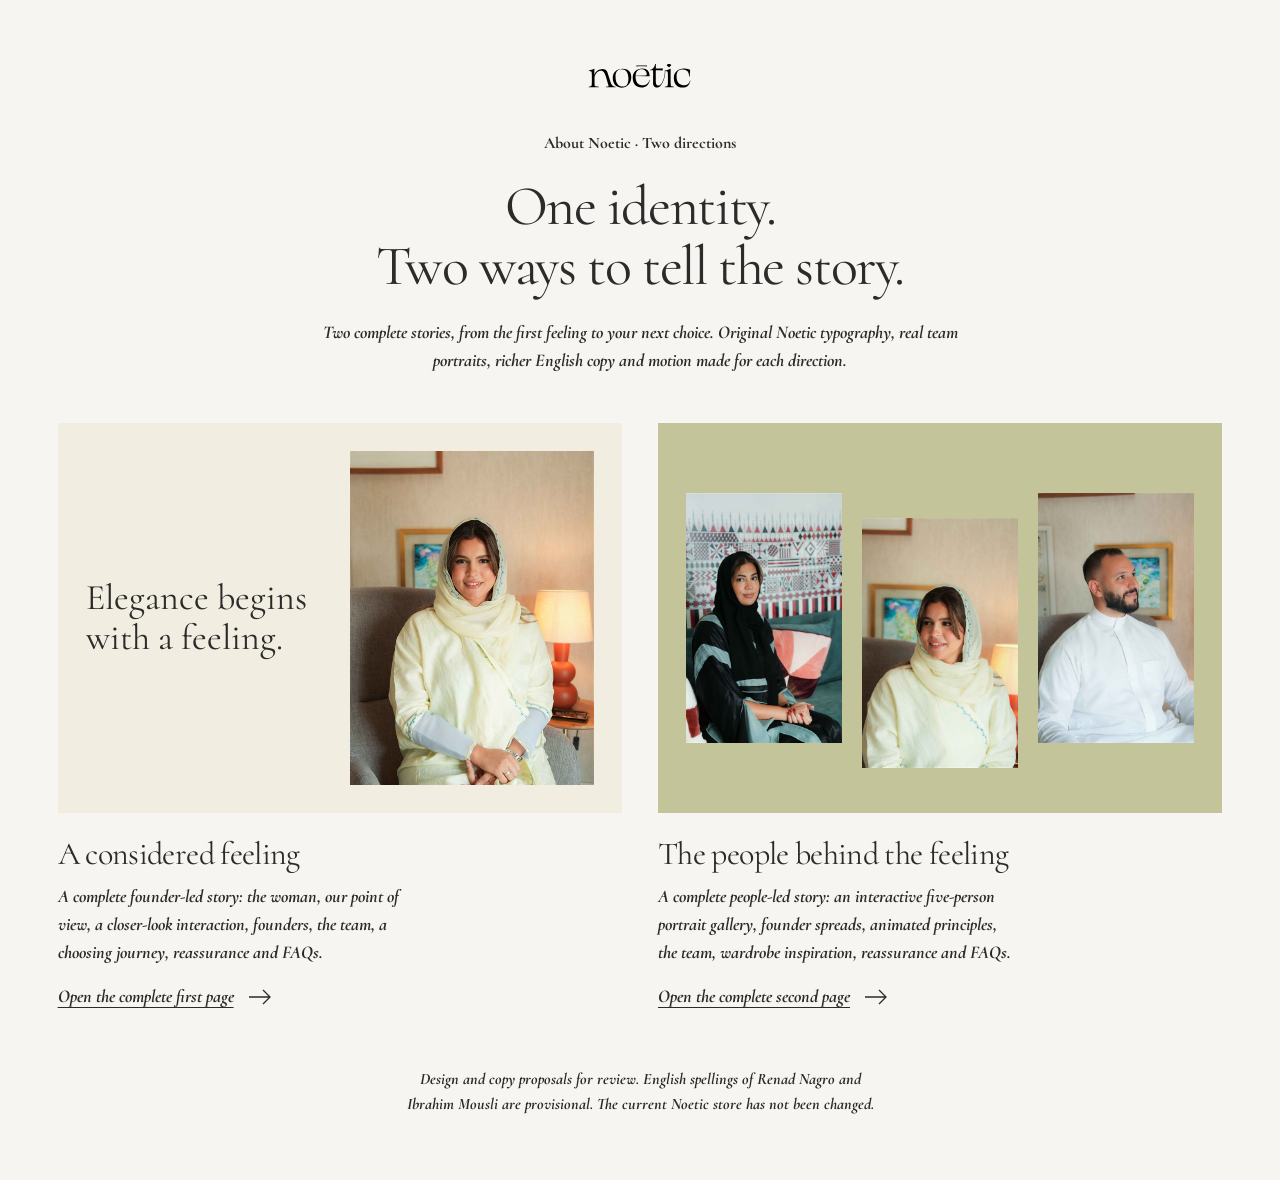
==== docs/index.html @ 493ab383 "Build Noetic About Us previews and fix mobile profile navigation" ====
<!doctype html><html lang="en"><head><meta charset="utf-8"><meta name="viewport" content="width=device-width, initial-scale=1"><meta name="robots" content="noindex, nofollow"><title>Noetic — Two About Us directions</title><meta name="description" content="Two English About Us concepts for Noetic, using the original brand typography and team portraits."><style>@font-face{font-family:Cormorant;src:url('[data-uri]') format('woff2');font-weight:400;font-style:normal;font-display:swap}
@font-face{font-family:Cormorant;src:url('[data-uri]') format('woff2');font-weight:700;font-style:normal;font-display:swap}
@font-face{font-family:Cormorant;src:url('[data-uri]') format('woff2');font-weight:700;font-style:italic;font-display:swap}
:root{--paper:#f7f5f1;--ink:#2a2b2a;--cream:#f2ede1;--olive:#c3c499;--line:#d6d3ca;--gutter:clamp(20px,4.5vw,64px);--measure:1260px;--body:18px;color-scheme:light}
*{box-sizing:border-box}html{scroll-behavior:smooth;scroll-padding-top:104px}body{margin:0;background:var(--paper);color:var(--ink);font:700 italic var(--body)/1.55 Cormorant,Georgia,serif}h1,h2,h3,p,figure{margin:0}h1,h2,h3{font-style:normal;font-weight:400;line-height:1.08;text-wrap:balance}h1{font-size:clamp(44px,5.4vw,72px);letter-spacing:-.025em}h2{font-size:clamp(32px,3.1vw,44px);letter-spacing:-.02em}h3{font-size:26px}p+p{margin-top:20px}a{color:inherit;text-underline-offset:5px;text-decoration-thickness:1px}a:hover{text-decoration-thickness:2px}button{font:inherit;color:inherit;cursor:pointer}a,button,summary{touch-action:manipulation}img{display:block;width:100%;height:auto}button,a,summary{-webkit-tap-highlight-color:transparent}button:focus-visible,a:focus-visible,summary:focus-visible{outline:2px solid var(--ink);outline-offset:5px}::selection{background:var(--olive);color:var(--ink)}:target{scroll-margin-top:104px}.wrap{max-width:calc(var(--measure) + var(--gutter)*2);margin-inline:auto;padding-inline:var(--gutter)}.section{padding-block:88px}.small{font-size:16px}.measure{max-width:62ch}.intro-label{font-style:normal;font-size:16px;display:block;margin-bottom:20px}.skip{position:fixed;left:16px;top:-100px;background:var(--ink);color:var(--paper);padding:12px 20px;z-index:100}.skip:focus{top:10px}.preview-bar{display:flex;align-items:center;justify-content:center;gap:16px;padding:7px 20px;background:var(--ink);color:var(--paper);font-size:14px;font-style:normal;min-height:36px}.preview-bar a{display:inline-flex;align-items:center;min-height:26px}.site-header{background:var(--paper);position:sticky;top:0;z-index:10;border-bottom:1px solid var(--line)}.header-inner{height:84px;display:flex;align-items:center;justify-content:space-between;gap:24px}.brand{width:104px;height:32px;overflow:hidden;display:block;flex-shrink:0}.brand img{width:104px;height:auto;filter:brightness(0);transform:translateY(-1px)}.main-nav{display:flex;gap:30px;align-items:center;font-style:normal;font-size:18px}.main-nav a{display:inline-flex;align-items:center;min-height:44px;text-decoration:none}.main-nav a:hover,.main-nav a[aria-current]{text-decoration:underline}.header-shop{font-style:normal;font-size:18px}.button{display:inline-flex;align-items:center;justify-content:center;background:var(--ink);color:var(--paper);border:2px solid var(--ink);border-radius:28px;padding:10px 28px;min-height:48px;text-decoration:none;font-size:18px;font-style:normal;font-weight:700;width:fit-content}.button:hover{background:#525352;border-color:#525352;text-decoration:none}.text-link{display:inline-flex;align-items:center;gap:14px;min-height:44px}.arrow{width:24px;height:18px;flex-shrink:0}.actions{display:flex;flex-wrap:wrap;gap:12px 24px;align-items:center;margin-top:26px}.muted{color:#58594e}.cream{background:var(--cream)}.olive{background:var(--olive)}.portrait{object-fit:cover;object-position:50% 37%}.photo-note{font-size:16px;font-style:normal;margin-top:10px}.photo-note span{font-style:italic;margin-left:10px}.section-heading{display:flex;justify-content:space-between;align-items:end;gap:36px;margin-bottom:36px}.section-heading p{max-width:41ch}.statement{max-width:880px;text-align:center;margin:auto}.statement h2{font-size:clamp(32px,3.2vw,44px)}.statement p{max-width:65ch;margin:24px auto 0}.footer{padding-block:40px;background:var(--ink);color:var(--paper)}.footer-row{display:flex;align-items:center;justify-content:space-between;gap:30px;flex-wrap:wrap}.footer .brand img{filter:none}.footer nav{display:flex;gap:28px;font-size:16px}.footer nav a{min-height:44px;display:inline-flex;align-items:center}.footer .legal{margin-top:26px;font-size:14px}.footer :focus-visible{outline-color:var(--paper)}
/* Option one: a founder-led story. */
.story-hero{display:grid;grid-template-columns:1fr 1fr;gap:8%;padding-top:48px;padding-bottom:64px;align-items:center}.hero-copy{padding-block:30px}.hero-copy h1{max-width:9ch}.hero-copy>p{max-width:41ch;margin-top:24px}.hero-portrait{position:relative;padding-left:9%}.hero-portrait .main-photo{height:590px;object-fit:cover;object-position:50% 32%}.hero-portrait .detail-inset{position:absolute;width:32%;height:205px;left:-4%;bottom:42px;border:8px solid var(--paper);object-fit:cover;object-position:47% 51%}.hero-portrait .photo-note{padding-left:4px}.identity-line{display:flex;justify-content:space-between;gap:20px;padding-top:24px;border-top:1px solid var(--line);font-style:normal;font-size:21px}.point-view{display:grid;grid-template-columns:1fr 1.12fr;gap:10%;align-items:center}.fashion-pair{display:grid;grid-template-columns:1.25fr 1fr;align-items:center;gap:20px}.fashion-pair img:first-child{height:490px;object-fit:cover}.fashion-pair img:last-child{height:315px;object-fit:cover;object-position:45% 45%}.point-copy h2{max-width:13ch}.point-copy p{margin-top:24px}.principles{display:grid;grid-template-columns:repeat(3,1fr);gap:48px;margin-top:58px}.principles h3{margin-bottom:14px}.founders-grid{display:grid;grid-template-columns:1fr 1fr;gap:9%}.founders-grid figure:nth-child(2){padding-top:84px}.founders-grid .portrait{height:520px}.founder-caption{margin-top:20px;display:flex;align-items:baseline;justify-content:space-between;gap:12px}.founder-caption h3{font-size:30px}.founder-caption p{font-size:17px}.brand-thought{font-size:clamp(32px,4vw,52px);text-align:center;max-width:24ch;margin:64px auto 0;font-weight:400;font-style:normal;line-height:1.15}.team-grid{display:grid;grid-template-columns:repeat(3,1fr);gap:28px}.team-grid img{height:390px;object-fit:cover;object-position:50% 34%}.team-grid h3{margin-top:20px}.team-grid .role{font-size:17px;margin-top:4px}.team-grid .role-note{font-size:17px;font-style:normal;font-weight:400;margin-top:14px;max-width:34ch}.faq-section{display:grid;grid-template-columns:1fr 1.35fr;gap:10%}.faq-section h2{max-width:12ch}.faq-section .intro-copy{margin-top:20px;max-width:33ch}.faq-list details{border-bottom:1px solid var(--line)}.faq-list details:first-child{border-top:1px solid var(--line)}summary{list-style:none;position:relative;min-height:68px;padding:20px 36px 20px 0;font-size:22px;font-style:normal;font-weight:400;cursor:pointer}summary::-webkit-details-marker{display:none}summary::after{content:'+';position:absolute;right:4px;top:16px;font-size:28px}details[open]>summary::after{content:'−'}.faq-list details p{font-size:18px;padding:0 30px 24px 0;max-width:60ch}.closing{display:grid;grid-template-columns:1.05fr 1fr;min-height:470px}.closing img{height:470px;object-fit:cover;object-position:50% 40%}.closing-copy{align-self:center;padding:48px clamp(24px,6vw,90px)}.closing-copy h2{max-width:13ch}.closing-copy p{margin-top:22px;max-width:36ch}
/* Option two: the people lead the page. */
.people-hero{padding-top:45px;padding-bottom:52px}.people-title{text-align:center;max-width:840px;margin:auto}.people-title .intro-label{margin-bottom:16px}.people-title h1{font-size:clamp(42px,4.6vw,64px);max-width:18ch;margin:auto}.people-title>p{max-width:60ch;margin:20px auto 0}.portrait-ribbon{display:grid;grid-template-columns:repeat(5,minmax(0,1fr));gap:20px;margin-top:44px}.portrait-ribbon figure:nth-child(even){padding-top:44px}.portrait-ribbon img{aspect-ratio:3/4;object-fit:cover;object-position:50% 37%}.portrait-ribbon figure:nth-child(3) img{object-position:50% 43%}.portrait-ribbon figcaption{padding-top:12px;font-size:20px;font-weight:400;font-style:normal;line-height:1.2}.portrait-ribbon figcaption span{display:block;font-size:16px;font-style:italic;font-weight:700;margin-top:5px}.ribbon-bottom{display:flex;justify-content:center;margin-top:22px}.people-intro{display:grid;grid-template-columns:1fr 1fr;gap:11%;align-items:center}.people-intro h2{font-size:clamp(34px,3.8vw,52px);max-width:15ch}.people-intro p{max-width:56ch}.people-founder{display:grid;grid-template-columns:1fr 1fr;gap:10%;align-items:center}.people-founder .portrait{height:560px}.people-founder h2{font-size:46px;margin-top:6px}.people-founder .founder-role{font-style:normal;font-size:20px;margin-top:8px}.people-founder .founder-body{margin-top:28px;max-width:45ch}.people-founder .mini-photo{width:154px;height:182px;object-fit:cover;margin-top:32px}.people-founder.reverse .portrait-block{order:2}.people-founder.reverse .founder-body{max-width:43ch}.brand-tabs{display:grid;grid-template-columns:1fr 1.1fr;gap:10%;align-items:start;margin-top:38px}.tab-list{display:flex;gap:24px;border-bottom:1px solid #aaa988;margin-bottom:25px}.tab-list button{padding:12px 0;font-size:24px;font-style:normal;font-weight:400;border:0;background:transparent;position:relative;min-height:52px}.tab-list button[aria-selected=true]::after{position:absolute;content:'';height:2px;background:var(--ink);inset:auto 0 -1px}.tab-panel h3{font-size:32px;margin-bottom:20px}.tab-panel p{max-width:48ch}.tab-panel .text-link{margin-top:20px}.tab-photo{height:450px;object-fit:cover;object-position:50% 31%}.people-work{display:grid;grid-template-columns:1fr 1fr;gap:8%;align-items:start}.people-work>.work-image{height:610px;object-fit:cover;object-position:50% 39%}.work-list{margin-top:28px}.work-list article{padding:22px 0;border-top:1px solid var(--line)}.work-list h3{font-size:26px}.work-list .role{font-size:17px;margin-top:3px}.work-list .description{font-size:18px;margin-top:14px;max-width:42ch}.small-portrait{float:right;width:72px;height:88px;object-fit:cover;margin-left:16px}.wardrobe{display:grid;grid-template-columns:repeat(3,1fr);gap:28px;margin-top:34px}.wardrobe a{text-decoration:none;display:block}.wardrobe img{height:360px;object-fit:cover;object-position:50% 30%}.wardrobe h3{font-size:28px;margin-top:18px;display:flex;justify-content:space-between;align-items:center}.wardrobe a:hover h3{text-decoration:underline;text-underline-offset:5px}.wardrobe p{font-size:17px;margin-top:8px}.quiet-help{text-align:center;padding-block:70px}.quiet-help h2{font-size:38px}.quiet-help p{max-width:56ch;margin:20px auto}.quiet-help .actions{justify-content:center}
/* The local comparison entrance. */
.chooser{padding-block:64px}.chooser .chooser-intro{max-width:680px;text-align:center;margin:auto}.chooser h1{font-size:56px}.chooser-intro p{margin-top:22px}.option-grid{display:grid;grid-template-columns:1fr 1fr;gap:36px;margin-top:48px}.option-card{display:block;text-decoration:none}.option-image{height:390px;position:relative;overflow:hidden;background:var(--cream);display:grid;grid-template-columns:1fr 1fr;padding:28px;gap:20px}.option-image p{font-style:normal;font-weight:400;font-size:36px;line-height:1.1;align-self:center}.option-image>img{height:334px;object-fit:cover;object-position:50% 33%}.option-image.people-thumb{background:var(--olive);grid-template-columns:repeat(3,1fr);align-items:center}.people-thumb>img{height:250px}.people-thumb>img:nth-child(2){transform:translateY(25px)}.option-card h2{font-size:32px;margin-top:24px}.option-card>p{margin-top:12px;max-width:45ch}.option-card .text-link{margin-top:8px;text-decoration:underline}.review-note{text-align:center;font-size:16px;max-width:70ch;margin:48px auto 0}.chooser .brand{margin:0 auto 40px}
@media(min-width:1600px){.story-hero{gap:10%}.hero-portrait .main-photo{height:640px}}
@media(max-width:1000px){.main-nav{gap:20px}.hero-portrait .main-photo{height:530px}.hero-portrait .detail-inset{height:170px;width:36%}.story-hero{gap:5%}.section{padding-block:64px}.point-view{gap:6%}.fashion-pair{gap:12px}.fashion-pair img:first-child{height:390px}.fashion-pair img:last-child{height:260px}.founders-grid .portrait{height:430px}.team-grid img{height:310px}.principles{gap:28px}.portrait-ribbon{gap:12px}.portrait-ribbon figcaption{font-size:18px}.people-founder .portrait{height:480px}.people-work>.work-image{height:550px}.tab-list{gap:16px}.tab-list button{font-size:22px}}
@media(max-width:700px){:root{--gutter:20px}html{scroll-padding-top:88px}.header-inner{height:72px;gap:16px}.brand{width:88px;height:29px}.brand img{width:88px}.main-nav{gap:16px;font-size:16px}.main-nav .desktop-nav{display:none}.header-shop{font-size:16px}.preview-bar{font-size:13px;gap:12px}.story-hero{padding-top:28px;padding-bottom:36px;grid-template-columns:1fr;gap:28px}.hero-copy{padding:8px 0 0}.hero-copy h1{font-size:50px;max-width:12ch}.hero-copy>p{margin-top:18px;max-width:43ch}.intro-label{margin-bottom:14px}.hero-portrait{padding-left:8%;padding-right:3%}.hero-portrait .main-photo{height:450px;object-position:50% 31%}.hero-portrait .detail-inset{height:160px;left:0;bottom:40px;width:29%;border-width:5px}.identity-line{font-size:17px;gap:8px;padding-top:20px}.section{padding-block:52px}.statement h2{font-size:34px}.point-view{grid-template-columns:1fr;gap:32px}.fashion-pair{max-width:540px}.fashion-pair img:first-child{height:360px}.fashion-pair img:last-child{height:260px}.point-copy h2{max-width:17ch}.point-copy p{margin-top:18px}.principles{grid-template-columns:1fr;gap:28px;margin-top:36px}.principles article{max-width:54ch}.principles h3{margin-bottom:10px}.section-heading{display:block;margin-bottom:28px}.section-heading p{margin-top:18px;max-width:55ch}.founders-grid{gap:22px}.founders-grid figure:nth-child(2){padding-top:48px}.founders-grid .portrait{height:290px}.founder-caption{display:block;margin-top:14px}.founder-caption h3{font-size:25px}.founder-caption p{font-size:16px;margin-top:6px}.brand-thought{font-size:34px;margin-top:40px}.team-grid{grid-template-columns:1fr;gap:36px}.team-grid figure{display:grid;grid-template-columns:1fr 1fr;gap:20px;align-items:center}.team-grid img{height:260px}.team-grid h3{font-size:28px;margin-top:0}.team-grid .role-note{font-size:17px}.faq-section{grid-template-columns:1fr;gap:32px}.faq-section h2{max-width:none}.faq-section .intro-copy{max-width:50ch}.closing{grid-template-columns:1fr}.closing img{height:400px}.closing-copy{padding:40px 24px}.closing-copy h2{max-width:18ch}.people-hero{padding-top:32px;padding-bottom:38px}.people-title h1{font-size:44px;max-width:15ch}.people-title>p{max-width:36ch}.portrait-ribbon{grid-template-columns:repeat(6,minmax(0,1fr));gap:22px 14px;margin-top:30px}.portrait-ribbon figure{grid-column:span 2}.portrait-ribbon figure:first-child{grid-column:1/4;padding-left:12%}.portrait-ribbon figure:nth-child(2){grid-column:4/7;padding-right:12%;padding-top:25px}.portrait-ribbon figure:nth-child(even){padding-top:0}.portrait-ribbon figure:nth-child(2){padding-top:25px}.portrait-ribbon figure:nth-child(4){padding-top:20px}.portrait-ribbon figcaption{font-size:20px}.portrait-ribbon figure:nth-child(n+3) figcaption{font-size:17px}.portrait-ribbon figcaption span{font-size:15px}.ribbon-bottom{margin-top:26px}.people-intro{grid-template-columns:1fr;gap:24px}.people-intro h2{font-size:38px;max-width:16ch}.people-founder{grid-template-columns:1fr;gap:28px}.people-founder .portrait{height:440px;object-position:50% 31%}.people-founder h2{font-size:40px}.people-founder .founder-body{margin-top:22px;max-width:60ch}.people-founder.reverse .portrait-block{order:0}.people-founder .mini-photo{display:none}.brand-tabs{grid-template-columns:1fr;gap:30px;margin-top:24px}.tab-list{gap:24px;margin-bottom:24px}.tab-list button{font-size:24px}.tab-photo{height:380px;max-width:520px}.people-work{grid-template-columns:1fr;gap:32px}.people-work>.work-image{height:400px;object-position:50% 34%}.work-list .description{max-width:54ch}.wardrobe{gap:14px;grid-template-columns:1fr 1fr}.wardrobe a:last-child{grid-column:1/3;display:grid;grid-template-columns:1fr 1fr;gap:20px;align-items:center}.wardrobe img{height:275px}.wardrobe a:last-child img{height:260px}.wardrobe h3{font-size:25px}.wardrobe h3 .arrow{width:19px}.wardrobe p{font-size:17px}.quiet-help{padding-block:52px}.quiet-help h2{font-size:34px}.footer-row{align-items:start;gap:20px}.footer nav{gap:16px;flex-wrap:wrap}.option-grid{grid-template-columns:1fr;gap:42px}.chooser{padding-block:40px}.chooser h1{font-size:42px}.option-image{height:320px;padding:20px}.option-image>img{height:280px}.option-image.people-thumb>img{height:230px}.option-image p{font-size:30px}}
@media(max-width:370px){.main-nav{gap:10px}.header-inner{gap:10px}.header-shop{font-size:15px}.hero-copy h1{font-size:44px}.hero-portrait .main-photo{height:390px}.hero-portrait .detail-inset{height:145px}.identity-line{font-size:16px}.founders-grid{gap:16px}.founders-grid .portrait{height:245px}.founder-caption h3{font-size:22px}.team-grid figure{grid-template-columns:1fr}.team-grid img{height:340px}.tab-list{gap:20px}.tab-list button{font-size:22px}.portrait-ribbon figcaption{font-size:18px}.portrait-ribbon figure:nth-child(n+3) figcaption{font-size:16px}.portrait-ribbon figcaption span{font-size:14px}.wardrobe img{height:235px}.wardrobe h3{font-size:23px}.wardrobe a:last-child img{height:240px}}
@media(prefers-reduced-motion:reduce){html{scroll-behavior:auto}*,*::before,*::after{animation:none!important;transition:none!important}}

/* Final responsive refinements, preserving the live logo artwork. */
.brand{height:27px}.hero-copy>p{max-width:46ch}.tab-list{display:none}.js-tabs .tab-list{display:flex}.tab-panel:focus-visible{outline:2px solid var(--ink);outline-offset:6px}@media(max-width:700px){.brand{height:23px}.preview-bar .variant-name,.shop-brand{display:none}.header-inner{gap:20px}.main-nav{gap:20px}.header-shop{white-space:nowrap}.preview-bar{min-height:38px}}
html{scroll-behavior:auto;scroll-padding-top:96px}:target{scroll-margin-top:0}.founder-body h3{margin-bottom:18px}.tab-panel[hidden]{display:none}@media(max-width:700px){html{scroll-padding-top:84px}}
</style></head><body><main class="wrap chooser"><a class="brand" href="https://noetic.sa/en" aria-label="Noetic home"><img data-inline-asset="assets/logo.svg" src="[data-uri]" alt="Noetic" width="104" height="65"></a><div class="chooser-intro"><span class="intro-label">About Noetic · Two directions</span><h1>One identity.<br>Two ways to tell the story.</h1><p>Two complete stories, from the first feeling to your next choice. Original Noetic typography, real team portraits, richer English copy and motion made for each direction.</p></div><div class="option-grid"><a class="option-card" href="option-1.html"><div class="option-image"><p>Elegance begins with a feeling.</p><img data-inline-asset="assets/DSC00420-480.jpg" src="[data-uri]" alt="Renad Nagro, founder of Noetic" width="480" height="720"></div><h2>A considered feeling</h2><p>A complete founder-led story: the woman, our point of view, a closer-look interaction, founders, the team, a choosing journey, reassurance and FAQs.</p><span class="text-link">Open the complete first page <svg class="arrow" viewBox="0 0 24 18" fill="none" aria-hidden="true"><path d="M1 9h21m-7-7 7 7-7 7" stroke="currentColor" stroke-width="1.3"/></svg></span></a><a class="option-card" href="option-2.html"><div class="option-image people-thumb"><img data-inline-asset="assets/DSC00473-480.jpg" src="[data-uri]" alt="Sara Nagro, Creative" width="480" height="720"><img data-inline-asset="assets/DSC00422-480.jpg" src="[data-uri]" alt="Renad Nagro, Founder" width="480" height="720"><img data-inline-asset="assets/DSC00398-480.jpg" src="[data-uri]" alt="Ibrahim Mousli, Co-founder" width="480" height="720"></div><h2>The people behind the feeling</h2><p>A complete people-led story: an interactive five-person portrait gallery, founder spreads, animated principles, the team, wardrobe inspiration, reassurance and FAQs.</p><span class="text-link">Open the complete second page <svg class="arrow" viewBox="0 0 24 18" fill="none" aria-hidden="true"><path d="M1 9h21m-7-7 7 7-7 7" stroke="currentColor" stroke-width="1.3"/></svg></span></a></div><p class="review-note">Design and copy proposals for review. English spellings of Renad Nagro and Ibrahim Mousli are provisional. The current Noetic store has not been changed.</p></main></body></html>
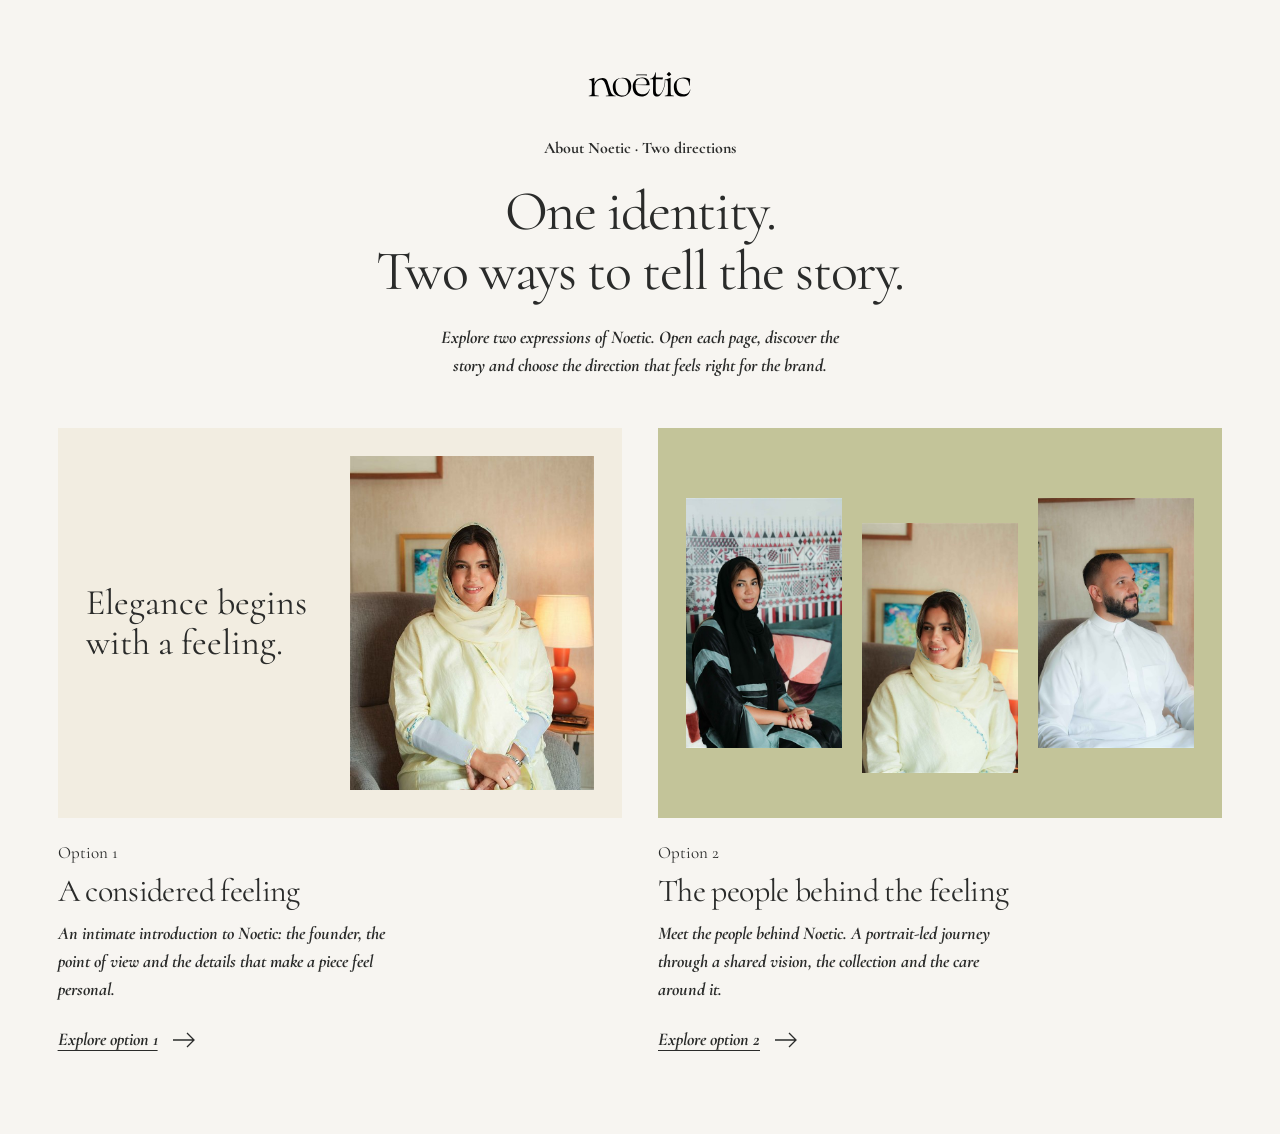
==== commit c788342a: "Polish both mobile customer presentation options" ====
--- a/docs/index.html
+++ b/docs/index.html
@@ -18,4 +18,43 @@
 /* Final responsive refinements, preserving the live logo artwork. */
 .brand{height:27px}.hero-copy>p{max-width:46ch}.tab-list{display:none}.js-tabs .tab-list{display:flex}.tab-panel:focus-visible{outline:2px solid var(--ink);outline-offset:6px}@media(max-width:700px){.brand{height:23px}.preview-bar .variant-name,.shop-brand{display:none}.header-inner{gap:20px}.main-nav{gap:20px}.header-shop{white-space:nowrap}.preview-bar{min-height:38px}}
 html{scroll-behavior:auto;scroll-padding-top:96px}:target{scroll-margin-top:0}.founder-body h3{margin-bottom:18px}.tab-panel[hidden]{display:none}@media(max-width:700px){html{scroll-padding-top:84px}}
-</style></head><body><main class="wrap chooser"><a class="brand" href="https://noetic.sa/en" aria-label="Noetic home"><img data-inline-asset="assets/logo.svg" src="[data-uri]" alt="Noetic" width="104" height="65"></a><div class="chooser-intro"><span class="intro-label">About Noetic · Two directions</span><h1>One identity.<br>Two ways to tell the story.</h1><p>Two complete stories, from the first feeling to your next choice. Original Noetic typography, real team portraits, richer English copy and motion made for each direction.</p></div><div class="option-grid"><a class="option-card" href="option-1.html"><div class="option-image"><p>Elegance begins with a feeling.</p><img data-inline-asset="assets/DSC00420-480.jpg" src="[data-uri]" alt="Renad Nagro, founder of Noetic" width="480" height="720"></div><h2>A considered feeling</h2><p>A complete founder-led story: the woman, our point of view, a closer-look interaction, founders, the team, a choosing journey, reassurance and FAQs.</p><span class="text-link">Open the complete first page <svg class="arrow" viewBox="0 0 24 18" fill="none" aria-hidden="true"><path d="M1 9h21m-7-7 7 7-7 7" stroke="currentColor" stroke-width="1.3"/></svg></span></a><a class="option-card" href="option-2.html"><div class="option-image people-thumb"><img data-inline-asset="assets/DSC00473-480.jpg" src="[data-uri]" alt="Sara Nagro, Creative" width="480" height="720"><img data-inline-asset="assets/DSC00422-480.jpg" src="[data-uri]" alt="Renad Nagro, Founder" width="480" height="720"><img data-inline-asset="assets/DSC00398-480.jpg" src="[data-uri]" alt="Ibrahim Mousli, Co-founder" width="480" height="720"></div><h2>The people behind the feeling</h2><p>A complete people-led story: an interactive five-person portrait gallery, founder spreads, animated principles, the team, wardrobe inspiration, reassurance and FAQs.</p><span class="text-link">Open the complete second page <svg class="arrow" viewBox="0 0 24 18" fill="none" aria-hidden="true"><path d="M1 9h21m-7-7 7 7-7 7" stroke="currentColor" stroke-width="1.3"/></svg></span></a></div><p class="review-note">Design and copy proposals for review. English spellings of Renad Nagro and Ibrahim Mousli are provisional. The current Noetic store has not been changed.</p></main></body></html>
+</style><style>/* Customer presentation: retain Noetic's two complete visual directions. */
+.preview-bar{background:var(--cream);color:var(--ink);font-size:16px;gap:24px;min-height:48px;padding:0 20px;border-bottom:1px solid var(--line)}
+.preview-bar>a,.preview-bar>span,.preview-bar .motion-toggle{display:inline-flex;justify-content:center;align-items:center;min-width:44px;min-height:44px;font:400 16px/1.2 Cormorant,Georgia,serif}
+.preview-bar>span{border-bottom:1px solid var(--ink)}
+.preview-bar .motion-toggle{padding:0 4px}
+.preview-bar .motion-toggle[hidden]{display:none}
+.preview-bar .motion-toggle:focus-visible{outline-color:var(--ink)}
+.presentation-next{display:flex;flex-wrap:wrap;align-items:center;gap:12px 32px;border-top:1px solid var(--line);margin-top:28px;padding-top:16px;font-style:normal;font-size:18px}
+.presentation-next a{display:inline-flex;align-items:center;gap:12px;min-height:44px}
+.option-number{display:block;font-style:normal;font-weight:400;font-size:17px;margin-top:22px}
+.option-card h2{margin-top:8px}
+.option-card .text-link{min-height:44px;margin-top:14px}
+.option-card:focus-visible{outline:2px solid var(--ink);outline-offset:8px}
+.chooser{padding-bottom:72px}
+.chooser-intro>p{max-width:51ch;margin-inline:auto}
+.chooser .brand{height:44px;margin-bottom:28px}
+.chooser .brand img{clip-path:inset(0 0 calc(100% - 27px) 0);transform:translateY(8px)}
+@media(max-width:700px){
+  .preview-bar{gap:20px;padding-inline:20px;min-height:48px}
+  .chooser{padding-block:32px 56px}
+  .chooser h1{font-size:42px;max-width:14ch;margin-inline:auto}
+  .chooser-intro>p{margin-top:18px}
+  .option-grid{margin-top:36px;gap:44px}
+  .option-card h2{font-size:32px}
+  .option-image{height:300px;gap:16px}
+  .option-image>img{height:260px}
+  .option-image.people-thumb{gap:12px}
+  .option-image.people-thumb>img{height:216px}
+  .presentation-next{gap:12px 28px}
+}
+@media(max-width:370px){
+  .preview-bar{gap:12px}
+  .chooser h1{font-size:38px}
+  .option-image{height:270px;padding:16px;gap:12px}
+  .option-image>img{height:238px}
+  .option-image p{font-size:27px}
+  .option-image.people-thumb{gap:10px}
+  .option-image.people-thumb>img{height:194px}
+}
+</style></head><body><main class="wrap chooser"><a class="brand" href="https://noetic.sa/en" aria-label="Noetic home"><img data-inline-asset="assets/logo.svg" src="[data-uri]" alt="Noetic" width="104" height="65"></a><div class="chooser-intro"><span class="intro-label">About Noetic · Two directions</span><h1>One identity.<br>Two ways to tell the story.</h1><p>Explore two expressions of Noetic. Open each page, discover the story and choose the direction that feels right for the brand.</p></div><div class="option-grid"><a class="option-card" href="option-1.html"><div class="option-image"><p>Elegance begins with a feeling.</p><img data-inline-asset="assets/DSC00420-480.jpg" src="[data-uri]